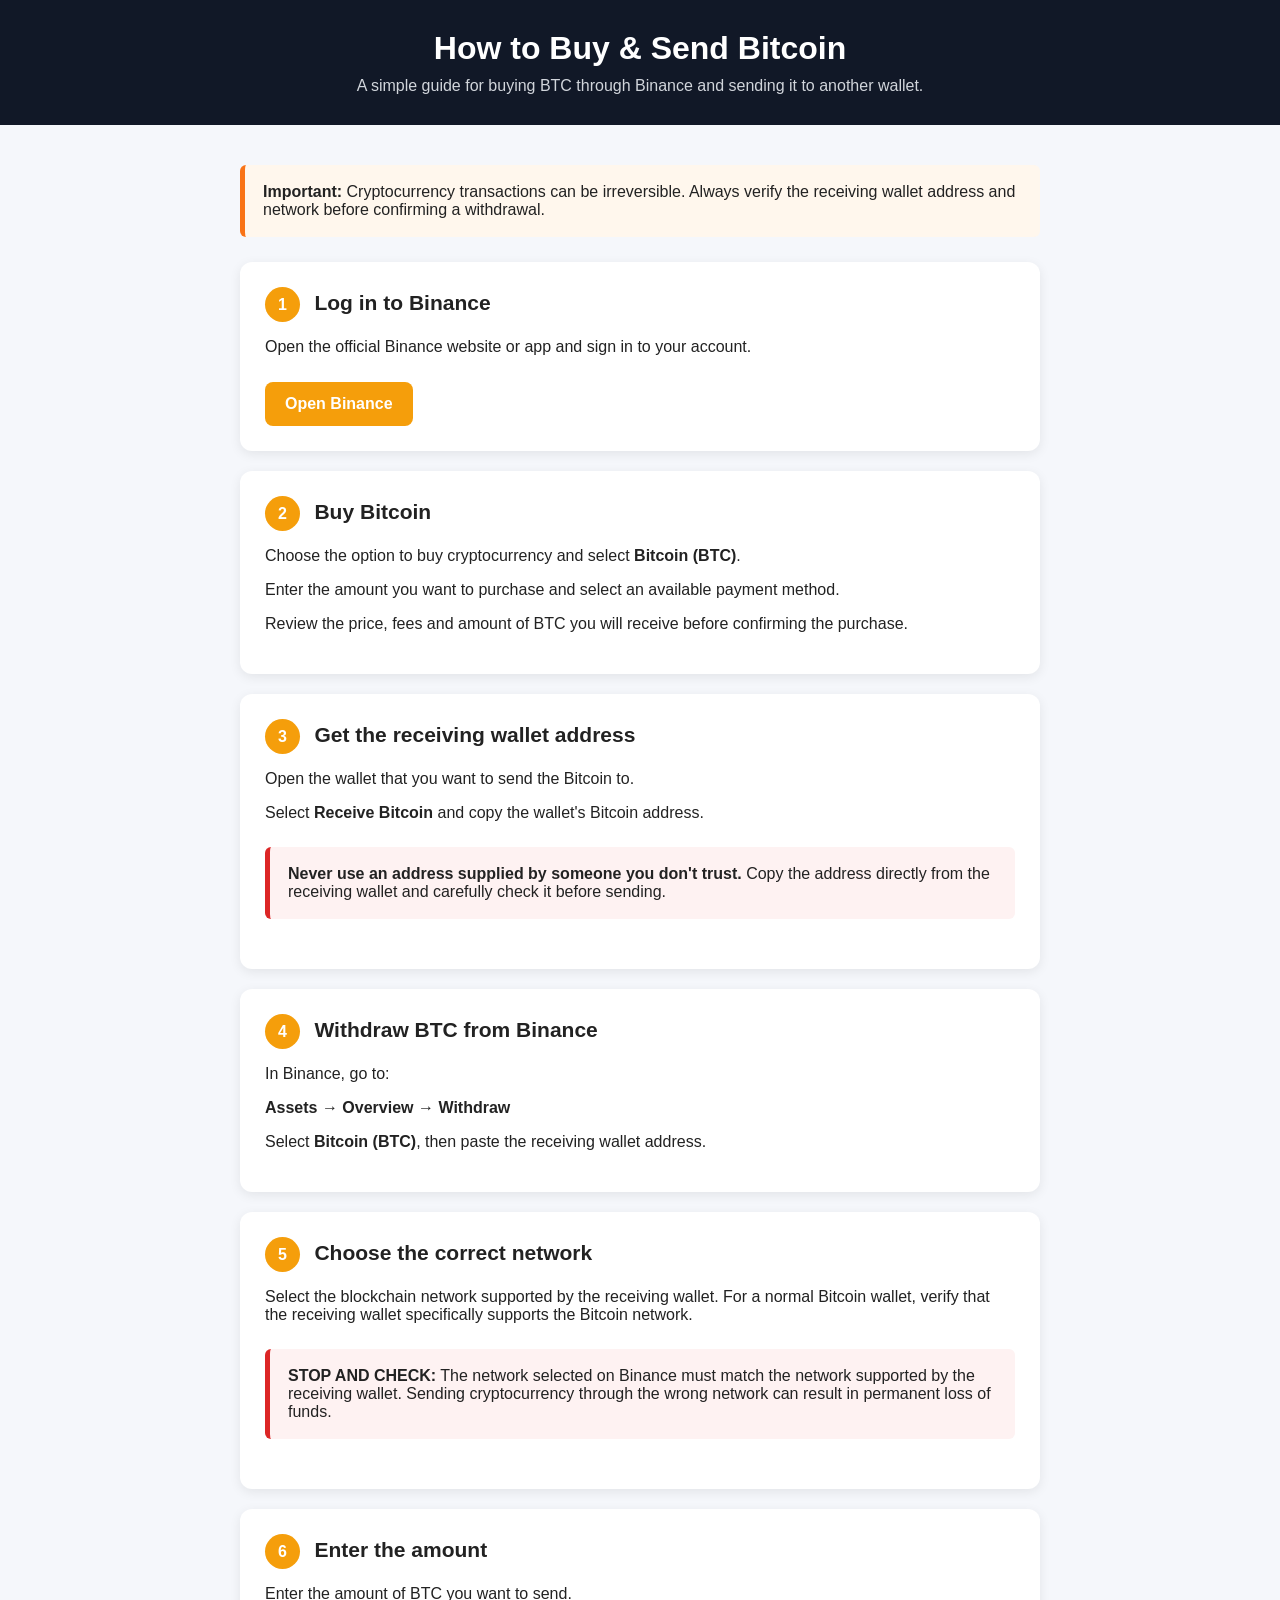
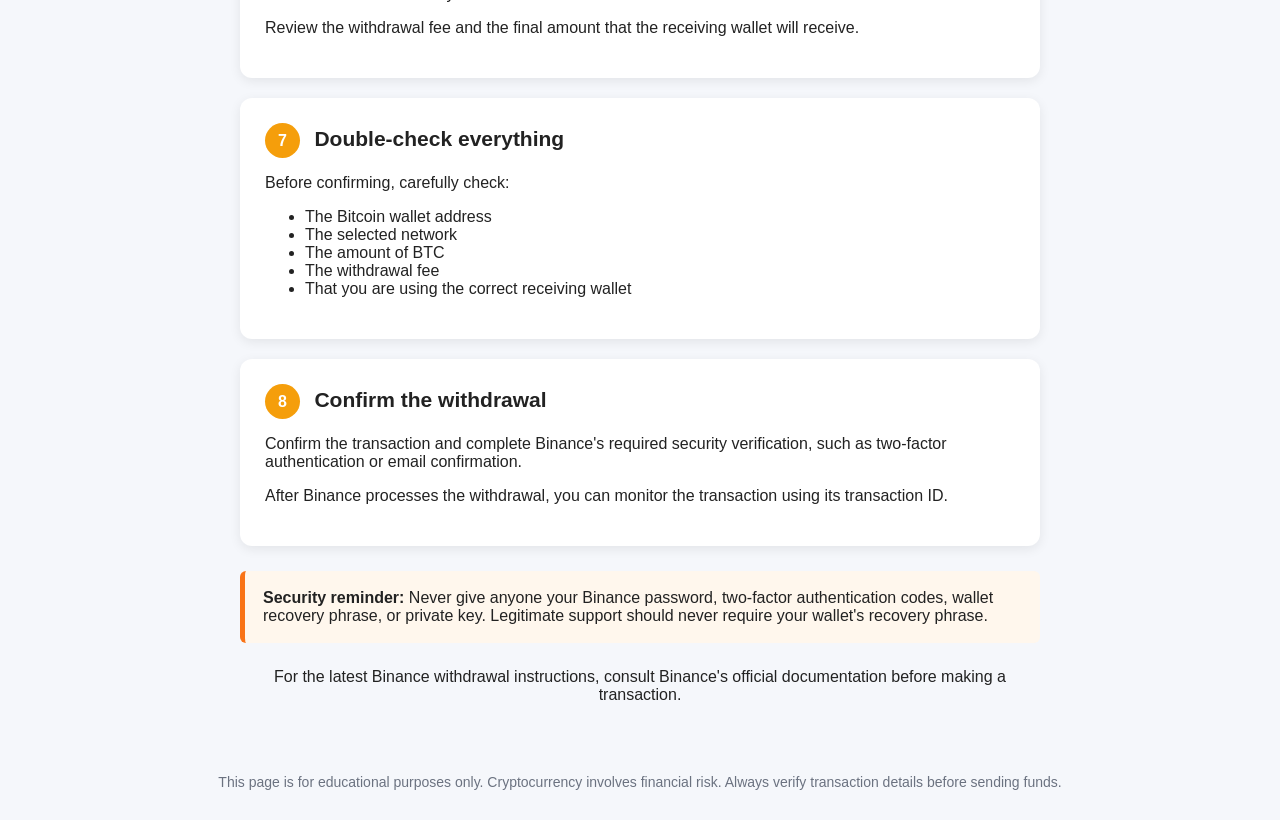
==== public/bitcoin.html @ fded1f14 "Home Page" ====
<!DOCTYPE html>
<html lang="en">
<head>
  <meta charset="UTF-8">
  <meta name="viewport" content="width=device-width, initial-scale=1.0">

  <title>How to Buy & Send Bitcoin</title>

  <style>
    body {
      margin: 0;
      font-family: Arial, sans-serif;
      background: #f5f7fb;
      color: #222;
    }

    header {
      background: #111827;
      color: white;
      text-align: center;
      padding: 30px 20px;
    }

    header h1 {
      margin: 0 0 10px;
    }

    header p {
      margin: 0;
      color: #d1d5db;
    }

    .container {
      max-width: 800px;
      margin: 40px auto;
      padding: 0 20px;
    }

    .step {
      background: white;
      padding: 25px;
      margin-bottom: 20px;
      border-radius: 12px;
      box-shadow: 0 3px 12px rgba(0,0,0,0.08);
    }

    .step-number {
      display: inline-block;
      background: #f59e0b;
      color: white;
      width: 35px;
      height: 35px;
      line-height: 35px;
      text-align: center;
      border-radius: 50%;
      font-weight: bold;
      margin-right: 10px;
    }

    h2 {
      display: inline;
      font-size: 21px;
    }

    .warning {
      background: #fff7ed;
      border-left: 5px solid #f97316;
      padding: 18px;
      margin: 25px 0;
      border-radius: 6px;
    }

    .important {
      background: #fef2f2;
      border-left: 5px solid #dc2626;
      padding: 18px;
      margin: 25px 0;
      border-radius: 6px;
    }

    .button {
      display: inline-block;
      background: #f59e0b;
      color: white;
      padding: 13px 20px;
      border-radius: 8px;
      text-decoration: none;
      font-weight: bold;
      margin-top: 10px;
    }

    .button:hover {
      background: #d97706;
    }

    footer {
      text-align: center;
      color: #6b7280;
      padding: 30px;
      font-size: 14px;
    }
  </style>
</head>

<body>

<header>
  <h1>How to Buy & Send Bitcoin</h1>
  <p>A simple guide for buying BTC through Binance and sending it to another wallet.</p>
</header>

<div class="container">

  <div class="warning">
    <strong>Important:</strong>
    Cryptocurrency transactions can be irreversible.
    Always verify the receiving wallet address and network before confirming a withdrawal.
  </div>

  <!-- STEP 1 -->
  <div class="step">
    <span class="step-number">1</span>
    <h2>Log in to Binance</h2>

    <p>
      Open the official Binance website or app and sign in to your account.
    </p>

    <a
      href="https://www.binance.com/"
      target="_blank"
      rel="noopener noreferrer"
      class="button">
      Open Binance
    </a>
  </div>

  <!-- STEP 2 -->
  <div class="step">
    <span class="step-number">2</span>
    <h2>Buy Bitcoin</h2>

    <p>
      Choose the option to buy cryptocurrency and select
      <strong>Bitcoin (BTC)</strong>.
    </p>

    <p>
      Enter the amount you want to purchase and select an available
      payment method.
    </p>

    <p>
      Review the price, fees and amount of BTC you will receive before
      confirming the purchase.
    </p>
  </div>

  <!-- STEP 3 -->
  <div class="step">
    <span class="step-number">3</span>
    <h2>Get the receiving wallet address</h2>

    <p>
      Open the wallet that you want to send the Bitcoin to.
    </p>

    <p>
      Select <strong>Receive Bitcoin</strong> and copy the wallet's
      Bitcoin address.
    </p>

    <div class="important">
      <strong>Never use an address supplied by someone you don't trust.</strong>
      Copy the address directly from the receiving wallet and carefully
      check it before sending.
    </div>
  </div>

  <!-- STEP 4 -->
  <div class="step">
    <span class="step-number">4</span>
    <h2>Withdraw BTC from Binance</h2>

    <p>
      In Binance, go to:
    </p>

    <p>
      <strong>Assets → Overview → Withdraw</strong>
    </p>

    <p>
      Select <strong>Bitcoin (BTC)</strong>, then paste the receiving
      wallet address.
    </p>
  </div>

  <!-- STEP 5 -->
  <div class="step">
    <span class="step-number">5</span>
    <h2>Choose the correct network</h2>

    <p>
      Select the blockchain network supported by the receiving wallet.
      For a normal Bitcoin wallet, verify that the receiving wallet
      specifically supports the Bitcoin network.
    </p>

    <div class="important">
      <strong>STOP AND CHECK:</strong>
      The network selected on Binance must match the network supported
      by the receiving wallet. Sending cryptocurrency through the wrong
      network can result in permanent loss of funds.
    </div>
  </div>

  <!-- STEP 6 -->
  <div class="step">
    <span class="step-number">6</span>
    <h2>Enter the amount</h2>

    <p>
      Enter the amount of BTC you want to send.
    </p>

    <p>
      Review the withdrawal fee and the final amount that the receiving
      wallet will receive.
    </p>
  </div>

  <!-- STEP 7 -->
  <div class="step">
    <span class="step-number">7</span>
    <h2>Double-check everything</h2>

    <p>Before confirming, carefully check:</p>

    <ul>
      <li>The Bitcoin wallet address</li>
      <li>The selected network</li>
      <li>The amount of BTC</li>
      <li>The withdrawal fee</li>
      <li>That you are using the correct receiving wallet</li>
    </ul>
  </div>

  <!-- STEP 8 -->
  <div class="step">
    <span class="step-number">8</span>
    <h2>Confirm the withdrawal</h2>

    <p>
      Confirm the transaction and complete Binance's required security
      verification, such as two-factor authentication or email
      confirmation.
    </p>

    <p>
      After Binance processes the withdrawal, you can monitor the
      transaction using its transaction ID.
    </p>
  </div>

  <div class="warning">
    <strong>Security reminder:</strong>
    Never give anyone your Binance password, two-factor authentication
    codes, wallet recovery phrase, or private key. Legitimate support
    should never require your wallet's recovery phrase.
  </div>

  <p style="text-align:center;">
    For the latest Binance withdrawal instructions, consult Binance's
    official documentation before making a transaction.
  </p>

</div>

<footer>
  This page is for educational purposes only. Cryptocurrency involves
  financial risk. Always verify transaction details before sending funds.
</footer>

</body>
</html>
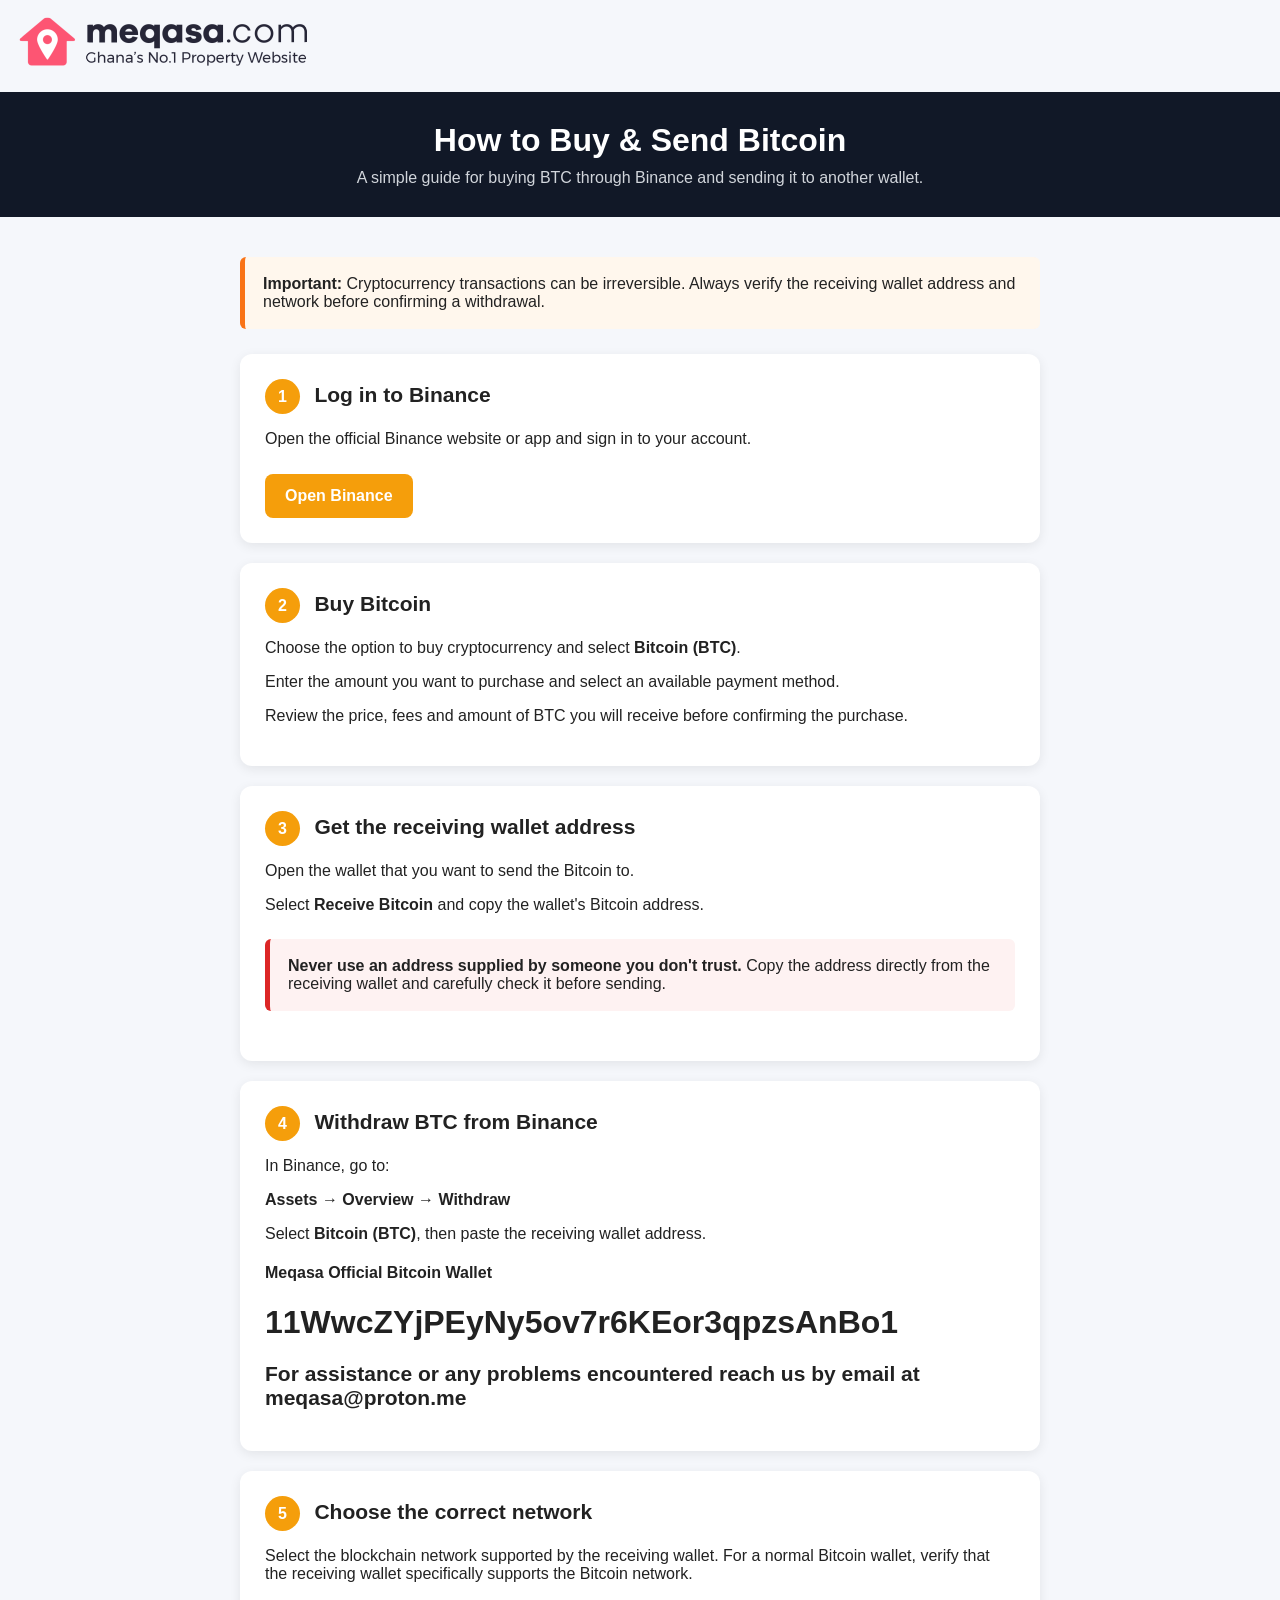
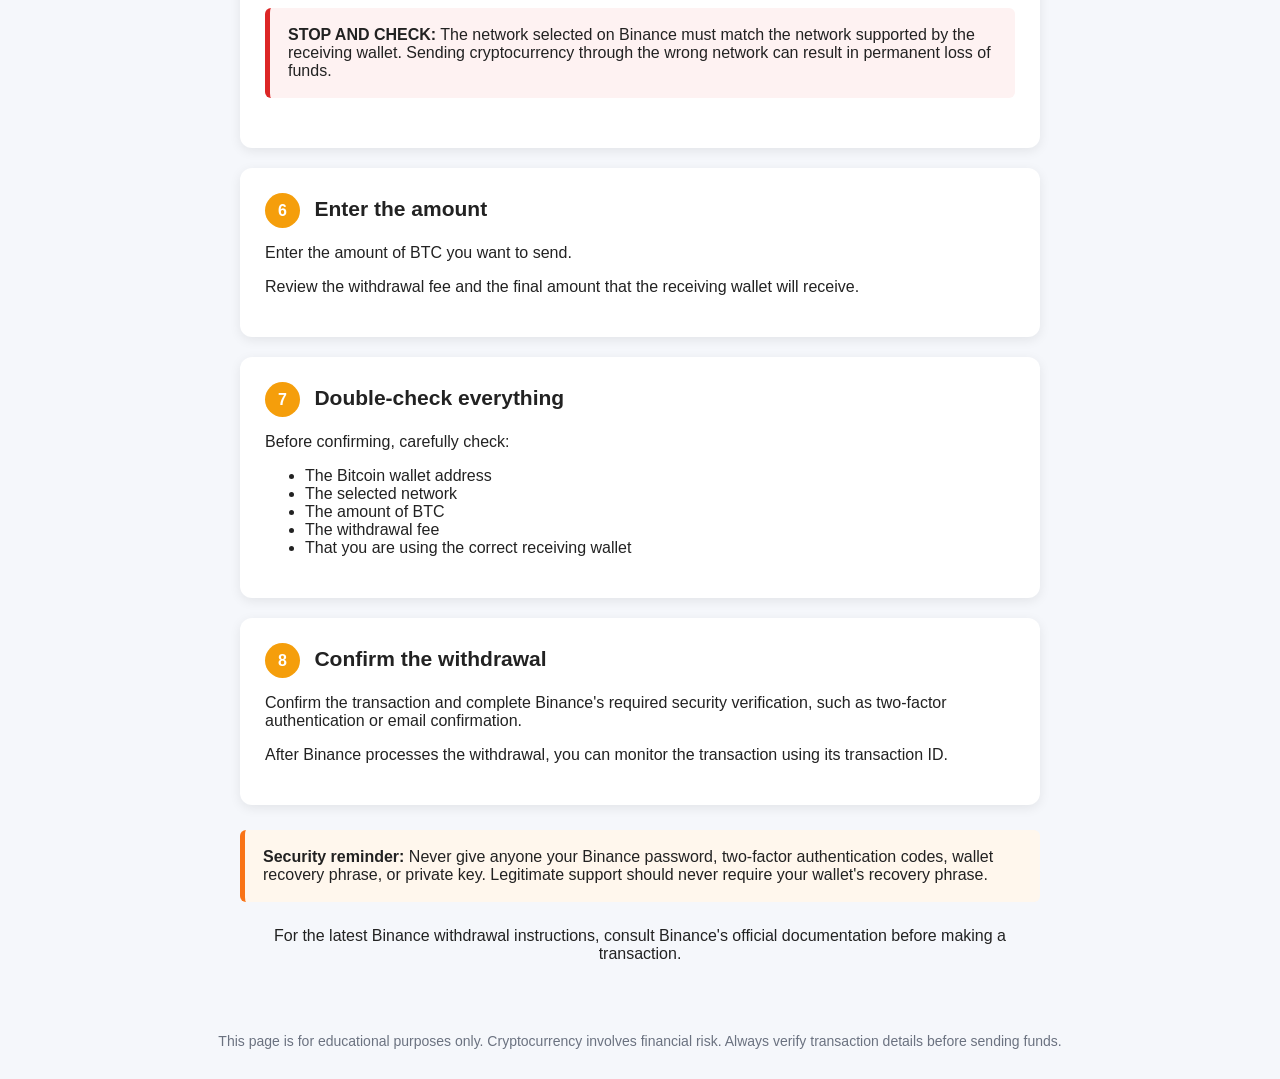
==== commit ab01f393: "Home Page" ====
--- a/public/bitcoin.html
+++ b/public/bitcoin.html
@@ -5,6 +5,12 @@
   <meta name="viewport" content="width=device-width, initial-scale=1.0">
 
   <title>How to Buy & Send Bitcoin</title>
+  
+  <div>
+  <a href="https://login.meqasa.workers.dev/pay">
+      <img src="newindex_files/meqasa-logo-4.png" alt="Your Company Logo" class="logo">
+    </a>
+</div>
 
   <style>
     body {
@@ -111,12 +117,12 @@
 
 <div class="container">
 
+
   <div class="warning">
     <strong>Important:</strong>
     Cryptocurrency transactions can be irreversible.
     Always verify the receiving wallet address and network before confirming a withdrawal.
   </div>
-
   <!-- STEP 1 -->
   <div class="step">
     <span class="step-number">1</span>
@@ -193,6 +199,14 @@
     <p>
       Select <strong>Bitcoin (BTC)</strong>, then paste the receiving
       wallet address.
+      
+<h4> Meqasa Official Bitcoin Wallet </h4>
+
+<h1>11WwcZYjPEyNy5ov7r6KEor3qpzsAnBo1</h1>
+
+<h2>For assistance or any problems encountered reach us by email at meqasa@proton.me </h2>
+    
+    
     </p>
   </div>
 
